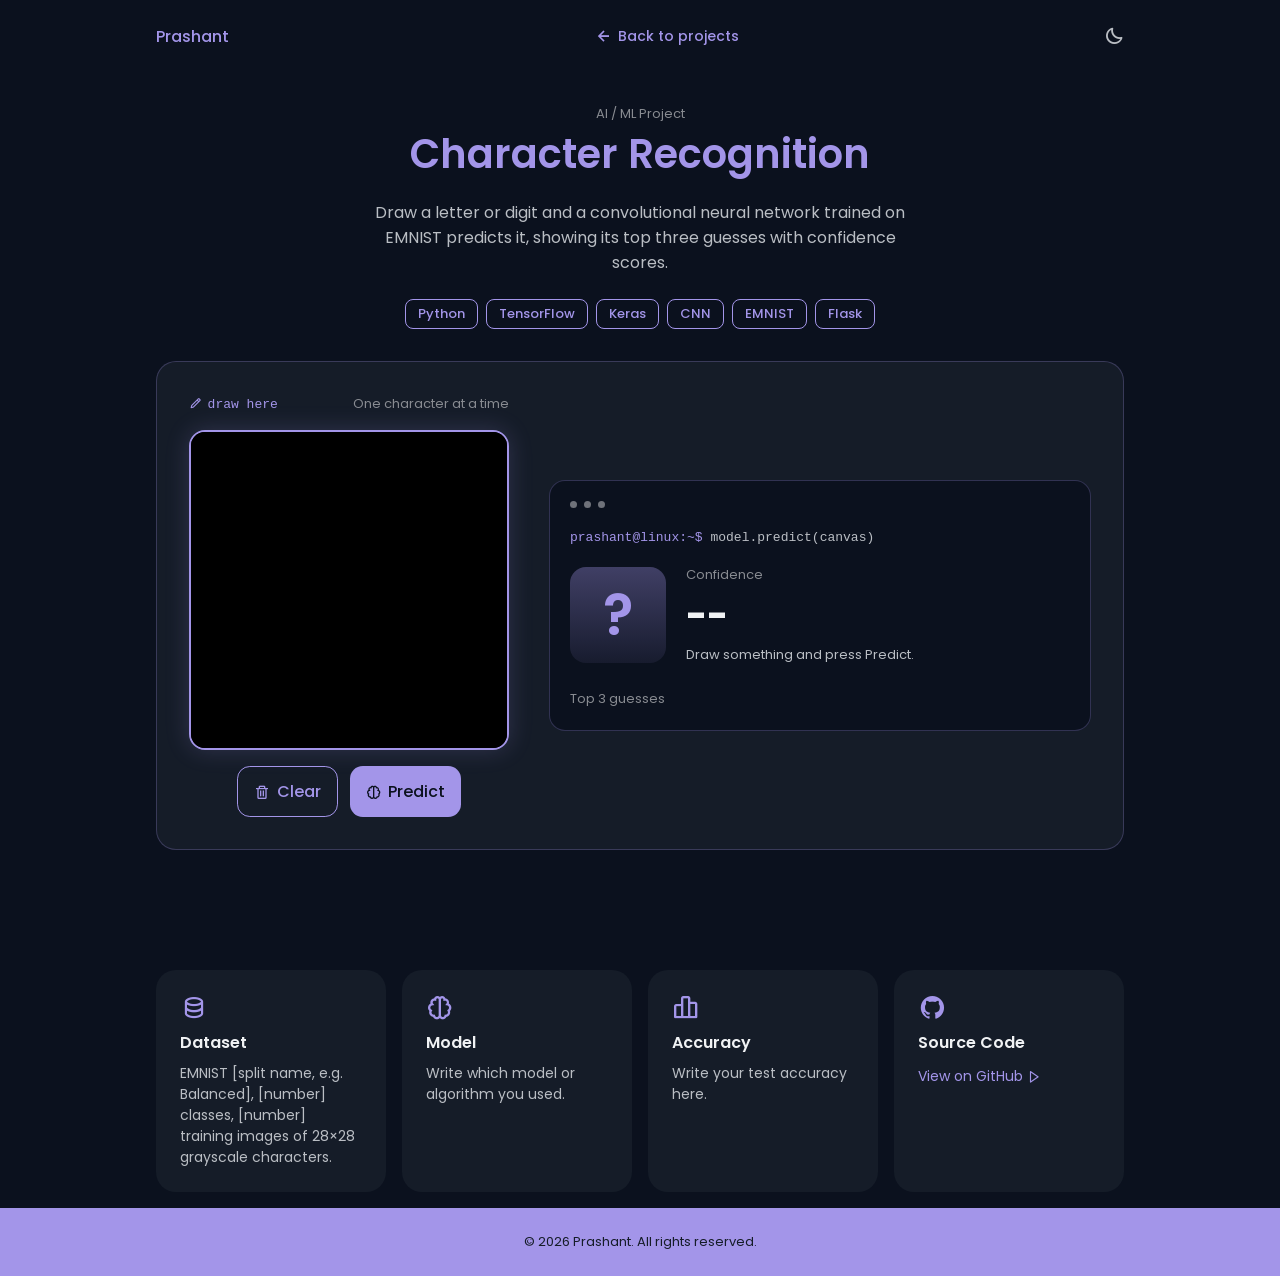
==== projects/character-recognition.html @ b2c19127 "completed HCR model" ====
<!DOCTYPE html>
<html lang="en">

<head>
    <meta charset="UTF-8">
    <meta name="viewport" content="width=device-width, initial-scale=1.0">

    <link rel="icon" type="image/png" sizes="32x32" href="../assets/favicons/favicon-32x32.png">
    <meta name="theme-color" content="#a789d4">

    <link href='https://unpkg.com/boxicons@2.1.2/css/boxicons.min.css' rel='stylesheet'>
    <link rel="stylesheet" href="../assets/css/styles.css">

    <title>Character Recognition | Prashant's Portfolio</title>
</head>

<body>
    <!--=============== HEADER ===============-->
    <header class="header" id="header">
        <nav class="nav container">
            <a href="../index.html" class="nav__logo">Prashant</a>

            <a href="../index.html#work" class="project__back">
                <i class='bx bx-left-arrow-alt'></i> Back to projects
            </a>

            <i class='bx bx-moon change__theme' id="theme-button"></i>
        </nav>
    </header>

    <main class="main">
        <!--=============== INTRO ===============-->
        <section class="project section">
            <div class="project__container container">
                <span class="section__subtitle">AI / ML Project</span>
                <h1 class="project__title">Character Recognition</h1>

                <p class="project__intro">
                    Draw a letter or digit and a convolutional neural network trained on EMNIST
                    predicts it, showing its top three guesses with confidence scores.
                </p>

                <ul class="project__tags">
                    <li>Python</li>
                    <li>TensorFlow</li>
                    <li>Keras</li>
                    <li>CNN</li>
                    <li>EMNIST</li>
                    <li>Flask</li>
                </ul>
            </div>
        </section>

        <!--=============== DEMO ===============-->
        <section class="project-demo">
            <div class="container">
                <div class="project__demo" id="demo">

                    <div class="hcr-demo">

    <!-- LEFT: drawing board -->
    <div class="hcr-board">
        <div class="hcr-board__top">
            <span class="hcr-label"><i class='bx bx-pencil'></i> draw here</span>
            <span class="hcr-hint">One character at a time</span>
        </div>

        <canvas id="hcr-canvas" width="320" height="320"></canvas>

        <div class="hcr-buttons">
            <button id="hcr-clear" type="button" class="button button--ghost">
                <i class='bx bx-trash'></i> Clear
            </button>
            <button id="hcr-predict" type="button" class="button">
                <i class='bx bx-brain'></i> Predict
            </button>
        </div>
    </div>

    <!-- RIGHT: model output -->
    <div class="hcr-output">
        <div class="terminal__dots">
            <span></span><span></span><span></span>
        </div>

        <p class="hcr-cmd"><span>prashant@linux:~$</span> model.predict(canvas)</p>

        <div class="hcr-output__result">
            <div class="hcr-output__char" id="hcr-char">?</div>

            <div class="hcr-output__meta">
                <span class="hcr-output__label">Confidence</span>
                <strong class="hcr-output__conf" id="hcr-conf">--</strong>
                <p class="hcr-output__status" id="hcr-status">Draw something and press Predict.</p>
            </div>
        </div>

        <div class="hcr-output__top">
            <span class="hcr-output__label">Top 3 guesses</span>
            <div id="hcr-bars"></div>
        </div>
    </div>

</div>

                </div>
            </div>
        </section>

        <!--=============== INFO CARDS ===============-->
        <section class="project-info section">
            <div class="project__info container">

                <div class="project__card">
                    <i class='bx bx-data project__card-icon'></i>
                    <h3 class="project__card-title">Dataset</h3>
                    <p class="project__card-text">EMNIST [split name, e.g. Balanced], [number] classes, [number] training images of 28×28 grayscale characters.</p>
                </div>

                <div class="project__card">
                    <i class='bx bx-brain project__card-icon'></i>
                    <h3 class="project__card-title">Model</h3>
                    <p class="project__card-text">Write which model or algorithm you used.</p>
                </div>

                <div class="project__card">
                    <i class='bx bx-bar-chart-alt-2 project__card-icon'></i>
                    <h3 class="project__card-title">Accuracy</h3>
                    <p class="project__card-text">Write your test accuracy here.</p>
                </div>

                <div class="project__card">
                    <i class='bx bxl-github project__card-icon'></i>
                    <h3 class="project__card-title">Source Code</h3>
                    <a href="https://github.com/pratikprashant" target="_blank" class="project__card-link">
                        View on GitHub <i class='bx bx-right-arrow'></i>
                    </a>
                </div>

            </div>
        </section>
    </main>

    <footer class="project__footer">
        <span class="footer__copy">&#169; 2026 Prashant. All rights reserved.</span>
    </footer>

    <script src="../assets/js/project.js"></script>
</body>

</html>
---- assets/css/styles.css ----
/*=============== GOOGLE FONTS ===============*/
@import url("https://fonts.googleapis.com/css2?family=Poppins:wght@400;500;600&display=swap");

/*=============== VARIABLES CSS ===============*/
:root {
  --header-height: 3.5rem;

  /*========== Colors ==========*/
  /*Color mode HSL(hue, saturation, lightness)*/
  /*   
        Purple: hsl(250, 66%, 75%)
        Blue: hsl(207, 90%, 72%)
        Pink: hsl(356, 66%, 75%)
        Teal: hsl(174, 63%, 62%)
  */
  --first-hue: 250;
  --sat: 66%;
  --lig: 75%;
  --second-hue: 219;
  --first-color: hsl(var(--first-hue), var(--sat), var(--lig));
  --first-color-alt: hsl(var(--first-hue), var(--sat), 71%);
  /* -4% */
  --title-color: hsl(var(--second-hue), 15%, 95%);
  --text-color: hsl(var(--second-hue), 8%, 75%);
  --text-color-light: hsl(var(--second-hue), 4%, 55%);
  --body-color: hsl(var(--second-hue), 48%, 8%);
  --container-color: hsl(var(--second-hue), 32%, 12%);

  /*========== Font and typography ==========*/
  /*.5rem = 8px | 1rem = 16px ...*/
  --body-font: "Poppins", sans-serif;
  --biggest-font-size: 1.75rem;
  --h1-font-size: 1.5rem;
  --h2-font-size: 1.25rem;
  --h3-font-size: 1rem;
  --normal-font-size: 0.938rem;
  --small-font-size: 0.813rem;
  --smaller-font-size: 0.75rem;
  --tiny-font-size: 0.625rem;

  /*========== Font weight ==========*/
  --font-medium: 500;
  --font-semibold: 600;

  /*========== z index ==========*/
  --z-tooltip: 10;
  --z-fixed: 100;
  --z-modal: 1000;
}

/* Responsive typography */
@media screen and (min-width: 968px) {
  :root {
    --biggest-font-size: 2.5rem;
    --h1-font-size: 2.25rem;
    --h2-font-size: 1.5rem;
    --h3-font-size: 1.25rem;
    --normal-font-size: 1rem;
    --small-font-size: 0.875rem;
    --smaller-font-size: 0.813rem;
  }
}

/*=============== BASE ===============*/
* {
  box-sizing: border-box;
  padding: 0;
  margin: 0;
}

html {
  scroll-behavior: smooth;
}

body,
button,
input,
textarea {
  font-family: var(--body-font);
  font-size: var(--normal-font-size);
}

body {
  background-color: var(--body-color);
  color: var(--text-color);
  transition: 0.4s;
  /* for light mode animation */
}

h1,
h2,
h3 {
  color: var(--title-color);
  font-weight: var(--font-semibold);
}

ul {
  list-style: none;
}

a {
  text-decoration: none;
}

button {
  cursor: pointer;
  border: none;
  outline: none;
}

img {
  max-width: 100%;
  height: auto;
}

/*=============== THEME ===============*/
.change__theme {
  font-size: 1.25rem;
  cursor: pointer;
  transition: 0.3s;
}

.change__theme:hover {
  color: var(--first-color);
}

/*========== Variables light theme ==========*/
body.light-theme {
  --title-color: hsl(var(--second-hue), 15%, 15%);
  --text-color: hsl(var(--second-hue), 8%, 35%);
  --body-color: hsl(var(--second-hue), 100%, 99%);
  --container-color: #e9e9e9;
}

/*========== 
    Color changes in some parts of 
    the website, in light theme
==========*/
.light-theme .scroll-header {
  box-shadow: 0 2px 4px hsla(0, 0%, 1%, 0.1);
}

.light-theme .nav__menu {
  background-color: hsla(var(--second-hue), 32%, 90%, 0.8);
}

.light-theme .section__subtitle {
  color: var(--text-color);
}

.light-theme .home__social-link {
  box-shadow: 0 2px 16px hsla(var(--second-hue), 48%, 8%, 0.1);
}

.light-theme .home__social-link::after,
.light-theme .footer__social-link {
  background-color: var(--title-color);
}

.light-theme .home__social-link,
.light-theme .home__scroll,
.light-theme .button,
.light-theme .button:hover,
.light-theme .active-work,
.light-theme .footer__title,
.light-theme .footer__link,
.light-theme .footer__copy {
  color: var(--title-color);
}

.light-theme .about__box {
  box-shadow: 0 2px 16px hsla(var(--second-hue), 48%, 8%, 0.1);
}

.light-theme .button,
.light-theme .skills__content,
.light-theme .services__card,
.light-theme .work__card,
.light-theme .testimonial__card,
.light-theme .contact__card,
.light-theme .contact__form-div {
  box-shadow: 0 2px 16px hsla(var(--second-hue), 48%, 8%, 0.1);
}

.light-theme::-webkit-scrollbar {
  background-color: hsl(var(--second-hue), 8%, 80%);
}

/*=============== REUSABLE CSS CLASSES ===============*/
.container {
  max-width: 968px;
  margin-left: 1rem;
  margin-right: 1rem;
}

.grid {
  display: grid;
  gap: 1.25rem;
}

.main {
  overflow: hidden;
}

.section {
  padding: 4.5rem 0 1rem;
}

.section__title,
.section__subtitle {
  text-align: center;
}

.section__title {
  font-size: var(--h2-font-size);
  color: var(--first-color);
  margin-bottom: 2rem;
}

.section__subtitle {
  display: block;
  font-size: var(--smaller-font-size);
  color: var(--text-color-light);
}

/*=============== HEADER & NAV===============*/
.header {
  position: fixed;
  top: 0;
  left: 0;
  width: 100%;
  /* height: var(--header-height); */
  background-color: var(--body-color);
  z-index: var(--z-fixed);
  transition: 0.4s;
}

.nav {
  height: var(--header-height);
  display: flex;
  justify-content: space-between;
  align-items: center;
}

.nav__logo {
  color: var(--first-color);
  font-weight: var(--font-medium);
  transition: 0.4s;
}

.nav__logo:hover {
  color: var(--first-color-alt);
}

.nav__menu {
  position: fixed;
  bottom: 1rem;
  background-color: hsla(var(--second-hue), 32%, 16%, 0.8);
  width: 90%;
  border-radius: 4rem;
  padding: 1rem 2.25rem;
  backdrop-filter: blur(10px);
  transition: 0.4s;
}

.nav__list {
  display: flex;
  justify-content: space-between;
  align-items: center;
}

.nav__link {
  color: var(--text-color);
  font-size: 1.25rem;
  padding: 0.4rem;
  font-weight: var(--font-medium);
  text-decoration: none;
  transition: 0.4s;
  display: flex;
  border-radius: 5rem;
}

/*=============== TERMINAL ===============*/

.home__handle {
  position: relative;
  overflow: visible;
}

.home__terminal {
  position: absolute;
  left: -25px;
  bottom: -45px;

  width: 265px;
  padding: 0.75rem 0.9rem;

  background: rgba(15, 23, 42, 0.95);
  border: 1px solid rgba(255, 255, 255, 0.08);
  border-radius: 0.75rem;

  box-shadow: 0 10px 30px rgba(0, 0, 0, 0.35);

  backdrop-filter: blur(12px);

  font-family: "Courier New", monospace;
  font-size: 0.72rem;

  z-index: 10;
}

/* Terminal dots */

.terminal__dots {
  display: flex;
  gap: 7px;
  margin-bottom: 0.65rem;
}

.terminal__dots span {
  width: 7px;
  height: 7px;
  border-radius: 50%;
  background: var(--text-color-light);
  opacity: 0.8;
}

/* Terminal text */

.terminal__line {
  color: var(--text-color);
  line-height: 1.7;
  white-space: nowrap;
}

.terminal__symbol {
  color: var(--text-color-light);
}

.terminal__command span {
  color: var(--first-color);
}

.terminal__command {
  color: var(--title-color);
}

/* Active link */
.active-link {
  background: linear-gradient(180deg,
      hsla(var(--first-hue), var(--sat), var(--lig), 0.5),
      hsla(var(--first-hue), var(--sat), var(--lig), 0.2));
  box-shadow: 0 0 16px hsla(var(--first-hue), var(--sat), var(--lig), 0.4);
  border-radius: 5rem;

  color: var(--title-color);
}

/* Change background header */
.scroll-header {
  box-shadow: 0 4px 4px hsla(0, 0%, 4%, 0.3);
}

/*=============== HOME ===============*/
.home__container {
  position: relative;
  row-gap: 4.5rem;
  padding-top: 2rem;
}

.home__data {
  text-align: center;
}

.home__greeting,
.home__education {
  font-size: var(--small-font-size);
  font-weight: var(--font-medium);
}

.home__greeting {
  display: block;
  color: var(--title-color);
  margin-bottom: 0.25rem;
}

.home__education {
  color: var(--text-color);
  margin-bottom: 2.5rem;
}

.home__name {
  font-size: var(--biggest-font-size);
  color: var(--first-color);
}

.home__img {
  width: 160px;
}

.home__handle {
  justify-self: center;
  width: 190px;
  height: 293px;
  background: linear-gradient(180deg,
      hsla(var(--first-hue), var(--sat), var(--lig), 0.5),
      hsla(var(--first-hue), var(--sat), var(--lig), 0.1));
  border-radius: 10rem 10rem 1rem 1rem;
  display: flex;
  align-items: flex-end;
  justify-content: center;
  overflow: visible;
}

.home__button {
  display: flex;
  justify-content: center;
  align-items: center;
  gap: 1rem;
}

.home__social,
.home__scroll {
  position: absolute;
}

.home__social {
  bottom: 4rem;
  left: 0;
  display: grid;
  row-gap: 0.5rem;
}

.home__social-link {
  width: max-content;
  background-color: var(--container-color);
  color: var(--first-color);
  padding: 0.25rem;
  border-radius: 0.5rem;
  display: flex;
  font-size: 1rem;
  transition: 0.4s;
}

.home__social-link:hover {
  background-color: var(--first-color);
  color: #ffffff;
}

.home__social::after {
  content: "";
  width: 32px;
  height: 1px;
  background-color: var(--first-color);
  transform: rotate(90deg) translate(16px, 4px);
}

.home__scroll {
  color: var(--first-color);
  right: -1.5rem;
  bottom: 4rem;
  display: grid;
  row-gap: 2.25rem;
  justify-items: center;
}

.home__scroll-icon {
  font-size: 1.25rem;
}

.home__scroll-name {
  font-size: var(--smaller-font-size);
  transform: rotate(-90deg);
}

/*=============== BUTTONS ===============*/
.button {
  display: inline-block;
  background-color: var(--first-color);
  color: var(--body-color);
  padding: 0.75rem 1rem;
  border-radius: 0.8rem;
  font-weight: var(--font-medium);
  transition: 0.4s;
}

.button:hover {
  background-color: var(--first-color-alt);
  color: var(--body-color);
}

.button--ghost {
  background-color: transparent;
  color: var(--first-color);
  border: 1px solid var(--first-color);
}

/*=============== ABOUT ===============*/
.about__container {
  row-gap: 2.5rem;
}

.about__img {
  width: 220px;
  border-radius: 1.5rem;
  justify-self: center;
}

.about__data {
  text-align: center;
}

.about__info {
  display: grid;
  grid-template-columns: repeat(3, 1fr);
  gap: 0.5rem;
  margin-bottom: 2rem;
}

.about__box {
  background-color: var(--container-color);
  border-radius: 0.75rem;
  padding: 0.75rem 0.5rem;
}

.about__icon {
  font-size: 1.5rem;
  color: var(--first-color);
  margin-bottom: 0.5rem;
}

.about__title {
  font-size: var(--small-font-size);
}

.about__subtitle {
  font-size: var(--tiny-font-size);
}

.about__description {
  margin-bottom: 2rem;
}

/*=============== SKILLS ===============*/
.skills__container {
  row-gap: 2rem;
  padding-top: 1rem;
}

.skills__content {
  background-color: var(--container-color);
  padding: 1.5rem;
  border-radius: 1.25rem;
}

.skills__title {
  font-size: var(--normal-font-size);
  font-weight: var(--font-medium);
  color: var(--first-color);
  text-align: center;
  margin-bottom: 1.5rem;
}

.skills__box {
  display: flex;
  justify-content: center;
  column-gap: 2.5rem;
}

.skills__group {
  display: grid;
  align-content: flex-start;
  row-gap: 1rem;
}

.skills__data {
  display: flex;
  column-gap: 0.5rem;
}

.skills .bxs-badge-check {
  font-size: 1rem;
  color: var(--first-color);
}

.skills__name {
  font-size: var(--normal-font-size);
  font-weight: var(--font-medium);
  line-height: 18px;
}

.skills__level {
  font-size: var(--small-font-size);
}

/*=============== SERVICES ===============*/
.services__container {
  grid-template-columns: repeat(2, 1fr);
  gap: 1.5rem;
  padding-top: 1rem;
}

.services__card {
  background-color: var(--container-color);
  padding: 3rem 1.5rem 1.5em;
  border-radius: 1.25rem;
}

.services__title {
  font-size: var(--h3-font-size);
  margin-bottom: 2.5rem;
}

.services__button {
  color: var(--first-color);
  font-size: var(--small-font-size);
  display: flex;
  align-items: center;
  column-gap: 0.25rem;
  cursor: pointer;
}

.services__button:hover .services__icon {
  transform: translateX(0.25rem);
}

.services__icon {
  font-size: 1rem;
  transition: 0.4s;
}

/* Services modal */
.services__modal {
  position: fixed;
  inset: 0;
  background-color: hsl(var(--second-hue), 28%, 16%, 0.7);
  padding: 2rem 1rem;
  display: grid;
  place-items: center;
  transition: 0.4s;
  z-index: var(--z-modal);
  visibility: hidden;
  opacity: 0;
}

.services__modal-content {
  background-color: var(--body-color);
  padding: 4.5rem 1.5rem 2.5rem;
  border-radius: 1.5rem;
  position: relative;
}

.services__modal-title,
.services__modal-description {
  text-align: center;
}

.services__modal-title {
  font-size: var(--h3-font-size);
  color: var(--first-color);
  margin-bottom: 1rem;
}

.services__modal-description {
  font-size: var(--small-font-size);
  margin-bottom: 2rem;
}

.services__modal-list {
  display: grid;
  row-gap: 0.75rem;
}

.services__modal-item {
  display: flex;
  align-items: flex-start;
  column-gap: 0.5rem;
}

.services__modal-icon {
  font-size: 1.5rem;
  color: var(--first-color);
}

.services__modal-info {
  font-size: var(--small-font-size);
}

.services__modal-close {
  position: absolute;
  top: 1.5rem;
  right: 1.5rem;
  font-size: 1.5rem;
  color: var(--first-color);
  cursor: pointer;
}

/*Active modal*/

.active-modal {
  visibility: visible;
  opacity: 1;
}

/*=============== WORK ===============*/

.work__container {
  padding-top: 1rem;
}

.work__filters {
  display: flex;
  justify-content: center;
  align-items: center;
  column-gap: 0.75rem;
  margin-bottom: 2rem;
}

.work__item {
  cursor: pointer;
  color: var(--title-color);
  padding: 0.25rem 0.75rem;
  font-weight: var(--font-medium);
  border-radius: 0.5rem;
}

.work__card {
  background-color: var(--container-color);
  padding: 1rem;
  border-radius: 1rem;
}

.work__img {
  border-radius: 1rem;
  margin-bottom: 0.75rem;
}

.work__title {
  font-size: var(--normal-font-size);
  font-weight: var(--font-medium);
  margin-bottom: 0.25rem;
}

.work__button {
  width: max-content;
  color: var(--first-color);
  font-size: var(--small-font-size);
  display: flex;
  align-items: center;
  column-gap: 0.25rem;
  cursor: pointer;
}

.work__button:hover .work__icon {
  transform: translateX(0.25rem);
}

.work__icon {
  font-size: 1rem;
  transition: 0.4s;
}

/* Active item work*/
.active-work {
  background-color: var(--first-color);
  color: var(--body-color);
}

/*=============== TESTIMONIAL ===============*/
.testimonial__card {
  background-color: var(--container-color);
  padding: 1.25rem 1.5rem;
  border-radius: 1.5rem;
  margin-bottom: 3rem;
}

.testimonial__img {
  width: 60px;
  border-radius: 3rem;
  margin-bottom: 1rem;
}

.testimonial__name {
  font-size: var(--normal-font-size);
  font-weight: var(--font-medium);
  margin-bottom: 0.25rem;
}

.testimonial__description {
  font-size: var(--small-font-size);
  margin-bottom: 0.15rem;
}

/* Swiper class */
.swiper-pagination-bullet {
  background-color: var(--text-color-light);
}

.swiper-pagination-bullet-active {
  background-color: var(--first-color);
}

/*=============== CONTACT ===============*/
.contact__container {
  row-gap: 3rem;
  padding-bottom: 3rem;
}

.contact__title {
  text-align: center;
  font-size: var(--h3-font-size);
  margin-bottom: 1.5rem;
}

.contact__info {
  display: grid;
  gap: 1rem;
}

.contact__card {
  background-color: var(--container-color);
  padding: 2rem 1rem;
  border-radius: 0.75rem;
  text-align: center;
}

.contact__card-icon {
  font-size: 2rem;
  color: var(--title-color);
  margin-bottom: 0.25rem;
}

.contact__card-title,
.contact__card-data {
  font-size: var(--small-font-size);
}

.contact__card-title {
  font-weight: var(--font-medium);
}

.contact__card-data {
  display: block;
  margin-bottom: 0.75rem;
}

.contact__button {
  color: var(--first-color);
  font-size: var(--small-font-size);
  display: flex;
  align-items: center;
  justify-content: center;
  column-gap: 0.25rem;
  cursor: pointer;
}

.contact__button:hover .contact__button-icon {
  transform: translateX(0.25rem);
}

.contact__button-icon {
  font-size: 1rem;
  transition: 0.4s;
}

.contact__form-div {
  position: relative;
  margin-bottom: 2rem;
  height: 4rem;
}

.contact__form-input {
  position: absolute;
  top: 0;
  left: 0;
  width: 100%;
  height: 100%;
  border: 2px solid var(--text-color-light);
  background: none;
  border-radius: 0.75rem;
  padding: 1.5rem;
  font-size: var(--normal-font-size);
  color: var(--text-color);
  outline: none;
  z-index: 1;
}

.contact__form-tag {
  position: absolute;
  top: -0.75rem;
  left: 1.25rem;
  font-size: var(--smaller-font-size);
  padding: 0.25rem;
  background-color: var(--body-color);
  z-index: 10;
}

.contact__form-area {
  height: 17rem;
}

.contact__form-area textarea {
  resize: none;
}

/*=============== FOOTER ===============*/
.footer {
  background-color: var(--first-color);
}

.footer__container {
  padding: 2rem 0 6rem;
}

.footer__title,
.footer__link {
  color: var(--body-color);
}

.footer__title {
  text-align: center;
  margin-bottom: 2rem;
}

.footer__list {
  display: flex;
  justify-content: center;
  align-items: center;
  column-gap: 1.5rem;
  margin-bottom: 2rem;
}

.footer__social {
  display: flex;
  justify-content: center;
  align-items: center;
  column-gap: 1.25rem;
}

.footer__social-link {
  background-color: var(--body-color);
  color: var(--first-color);
  padding: 0.35rem;
  border-radius: 0.25rem;
  font-size: 1rem;
  display: inline-flex;
}

.footer__copy {
  display: block;
  margin-top: 4.5rem;
  color: var(--container-color);
  text-align: center;
  font-size: var(--smaller-font-size);
  margin-bottom: 2rem;
}

/*=============== SCROLL BAR ===============*/
::-webkit-scrollbar {
  width: 0.5rem;
  border-radius: 0.5rem;
  background-color: var(--container-color);
}

::-webkit-scrollbar-track {
  border-radius: 1.5rem;
}

::-webkit-scrollbar-thumb {
  background-color: var(--first-color);
  border-radius: 0.5rem;
}

::-webkit-scrollbar-thumb:hover {
  background-color: var(--first-color-alt);
}

/*=============== BREAKPOINTS ===============*/
/* For small devices */
@media screen and (max-width: 320px) {
  .nav__menu {
    padding: 1rem 1.5rem;
  }

  .home__button {
    flex-direction: column;
  }

  .home__handle {
    width: 150px;
    height: 253px;
  }

  .home__img {
    width: 130px;
  }

  .about__info {
    grid-template-columns: repeat(2, 1fr);
  }

  .skills__box {
    column-gap: 1rem;
  }

  .skills__name {
    font-size: var(--small-font-size);
  }

  .skills__level {
    font-size: var(--smaller-font-size);
  }

  .services__container {
    grid-template-columns: 145px;
    justify-content: center;
  }

  .work__item {
    font-size: var(--small-font-size);
  }

  .work__filters {
    column-gap: 0.25rem;
  }
}

@media screen and (min-width: 435px) {
  .work__container {
    justify-content: center;
    grid-template-columns: repeat(2, max-content);
  }

  .work__img {
    width: 165px;
  }
}

/* For medium devices */
@media screen and (min-width: 630px) {
  .nav__menu {
    width: 328px;
    left: 0;
    right: 0;
    margin: 0 auto;
  }

  .about__info {
    grid-template-columns: repeat(3, 180px);
    justify-content: center;
  }

  .about__description {
    padding: 1rem 5rem;
    width: 600px;
    margin: 0 auto 2rem auto;
  }

  .about__box {
    padding: 1.75rem 0.95rem;
  }

  .skills__container {
    justify-content: center;
  }

  .skills__content {
    padding: 4rem 8.8rem;
  }

  .skills__title {
    font-size: var(--h3-font-size);
    margin-bottom: 1.5rem;
  }

  .skills__box {
    column-gap: 5.5rem;
  }

  .services__container {
    grid-template-columns: repeat(3, 177px);
    justify-content: center;
  }

  .services__modal-content {
    width: 500px;
    padding: 4.5rem 2.5rem 2.5rem;
  }

  .services__modal-description {
    padding: 0 3.5rem;
  }

  .work__container {
    justify-content: center;
    grid-template-columns: repeat(2, max-content);
  }

  .work__img {
    width: 250px;
  }

  .testimonial__container {
    width: 600px;
    margin: auto;
  }

  .contact__container {
    display: grid;
    grid-template-columns: 220px 340px;
    column-gap: 2rem;
    justify-content: center;
  }

  .contact__info {
    grid-template-columns: 200px;
    gap: 1rem;
  }

  .contact__form {
    width: 340px;
  }

  /* .contact__info {
    grid-template-columns: 350px;
    justify-content: center;
  }

  .contact__form {
    width: 360px;
    margin: 0 auto;
  } */
}

/* @media screen and (min-width: 767px) {
  /* .work__container {
    grid-template-columns: repeat(2, max-content);
  } */

/* .contact__info {
    grid-template-columns: 300px;
  }

  .contact__container {
    grid-template-columns: repeat(2, 325px);
    justify-content: center;
  }
} */

/* For large devices */
@media screen and (min-width: 992px) {
  .container {
    margin-left: auto;
    margin-right: auto;
  }

  .section {
    padding: 6.5rem 0 1rem;
  }

  .section__title {
    margin-bottom: 3.5rem;
  }

  .nav {
    height: calc(var(--header-height) + 1rem);
  }

  .home__handle {
    width: 290px;
    height: 400px;
  }

  .home__img {
    width: 280px;
  }

  .home__social-link {
    padding: 0.4rem;
    font-size: 1.25rem;
  }

  .home__social::after {
    transform: rotate(90deg) translate(16px, -1px);
  }

  .home__scroll-icon {
    font-size: 2rem;
  }

  .about__container {
    grid-template-columns: repeat(2, 1fr);
    align-items: center;
    column-gap: 4rem;
  }

  .about__img {
    width: 350px;
  }

  .about__data {
    text-align: initial;
  }

  .about__info {
    justify-content: initial;
    gap: 2rem;
  }

  .about__box {
    text-align: center;
    padding: 1rem 1.25rem;
  }

  .about__description {
    padding: 0 4rem 0 0;
    margin-bottom: 2.5rem;
  }

  .skills__container {
    grid-template-columns: repeat(2, 460px);
    column-gap: 3rem;
  }

  .skills__title {
    margin-bottom: 3.5rem;
  }

  .services__container {
    grid-template-columns: repeat(3, 300px);
    column-gap: 2rem;
  }

  .services__card {
    padding: 5rem 2rem 1.5rem;
  }

  .work__container {
    grid-template-columns: repeat(3, max-content);
    gap: 3rem;
  }

  .work__card {
    padding: 1.25rem;
  }

  .work__img {
    margin-bottom: 2rem;
  }

  .work__title {
    margin-bottom: 0.5rem;
  }

  .testimonial__container {
    width: 970px;
  }

  .testimonial__card {
    padding: 1.5rem 2rem;
  }

  .contact__info {
    grid-template-columns: 430px;
    gap: 1rem;
  }

  .contact__form {
    width: 430px;
  }

  .contact__form-area {
    height: 18rem;
  }

  .contact__container {
    grid-template-columns: repeat(2, 430px);
    column-gap: 6rem;
  }

  .footer__social-link {
    font-size: 1.25rem;
    padding: 0.4rem;
    border-radius: 0.5rem;
  }
}

/*=============== AI CHATBOT ===============*/
.chatbot {
  position: fixed;
  right: 1.5rem;
  bottom: 1.5rem;
  z-index: 999;
}

/*========== FLOATING BUTTON ==========*/
.chatbot__toggle {
  position: relative;
  width: 56px;
  height: 56px;
  border-radius: 50%;
  background-color: var(--first-color);
  color: var(--body-color);
  font-size: 1.5rem;
  display: flex;
  align-items: center;
  justify-content: center;
  box-shadow: 0 8px 24px hsla(var(--first-hue), var(--sat), var(--lig), 0.35);
  transition: 0.4s;
}

.chatbot__toggle::after {
  content: "";
  position: absolute;
  inset: 0;
  border-radius: 50%;
  border: 2px solid var(--first-color);
  animation: chatbot-pulse 2.4s ease-out infinite;
  pointer-events: none;
}

.chatbot.is-open .chatbot__toggle::after {
  animation: none;
  opacity: 0;
}

.chatbot__toggle:hover {
  background-color: var(--first-color-alt);
  transform: translateY(-3px);
}

.chatbot__toggle-close {
  display: none;
}

.chatbot.is-open .chatbot__toggle-open {
  display: none;
}

.chatbot.is-open .chatbot__toggle-close {
  display: block;
}

@keyframes chatbot-pulse {
  0% { transform: scale(1); opacity: 0.6; }
  100% { transform: scale(1.6); opacity: 0; }
}

/*========== CHAT WINDOW ==========*/
.chatbot__window {
  position: absolute;
  right: 0;
  bottom: 70px;
  width: 360px;
  height: 520px;
  max-height: calc(100vh - 8rem);
  display: flex;
  flex-direction: column;
  background-color: var(--body-color);
  border: 1px solid hsla(var(--first-hue), var(--sat), var(--lig), 0.25);
  border-radius: 1.25rem;
  overflow: hidden;
  box-shadow: 0 20px 50px rgba(0, 0, 0, 0.4);

  opacity: 0;
  visibility: hidden;
  transform: translateY(16px) scale(0.95);
  transform-origin: bottom right;
  transition: opacity 0.3s ease, transform 0.3s ease, visibility 0.3s;
}

.chatbot.is-open .chatbot__window {
  opacity: 1;
  visibility: visible;
  transform: translateY(0) scale(1);
}

.light-theme .chatbot__window {
  box-shadow: 0 8px 32px hsla(var(--second-hue), 48%, 8%, 0.18);
}

/*========== HEADER ==========*/
.chatbot__header {
  display: flex;
  align-items: center;
  gap: 0.75rem;
  padding: 0.9rem 1rem;
  background: linear-gradient(180deg,
      hsla(var(--first-hue), var(--sat), var(--lig), 0.5),
      hsla(var(--first-hue), var(--sat), var(--lig), 0.1));
  border-bottom: 1px solid hsla(var(--first-hue), var(--sat), var(--lig), 0.2);
}

.chatbot__avatar {
  width: 40px;
  height: 40px;
  flex-shrink: 0;
  border-radius: 50%;
  display: flex;
  align-items: center;
  justify-content: center;
  font-size: 1.25rem;
  background-color: var(--first-color);
  color: var(--body-color);
}

.chatbot__title h3 {
  font-size: var(--normal-font-size);
  line-height: 1.2;
}

.chatbot__status {
  display: flex;
  align-items: center;
  gap: 0.35rem;
  margin-top: 2px;
  font-family: "Courier New", monospace;
  font-size: var(--tiny-font-size);
  color: var(--text-color);
}

.chatbot__status-dot {
  width: 7px;
  height: 7px;
  border-radius: 50%;
  background-color: #4ade80;
  box-shadow: 0 0 8px rgba(74, 222, 128, 0.8);
}

.chatbot__minimize {
  margin-left: auto;
  width: 32px;
  height: 32px;
  border-radius: 50%;
  background-color: hsla(var(--first-hue), var(--sat), var(--lig), 0.2);
  color: var(--title-color);
  font-size: 1.25rem;
  display: flex;
  align-items: center;
  justify-content: center;
  transition: 0.3s;
}

.chatbot__minimize:hover {
  background-color: var(--first-color);
  color: var(--body-color);
}

/*========== MESSAGES ==========*/
.chatbot__messages {
  flex: 1;
  overflow-y: auto;
  padding: 1rem;
  display: flex;
  flex-direction: column;
  gap: 0.75rem;
  scroll-behavior: smooth;
}

.chatbot__messages::-webkit-scrollbar {
  width: 0.3rem;
}

.bot-message,
.user-message {
  max-width: 85%;
  padding: 0.65rem 0.9rem;
  font-size: var(--small-font-size);
  line-height: 1.55;
  white-space: pre-wrap;
  word-break: break-word;
  animation: chatbot-msg 0.3s ease;
}

.bot-message {
  align-self: flex-start;
  background-color: var(--container-color);
  color: var(--text-color);
  border: 1px solid hsla(var(--first-hue), var(--sat), var(--lig), 0.15);
  border-radius: 1rem 1rem 1rem 0.25rem;
}

.user-message {
  align-self: flex-end;
  background-color: var(--first-color);
  color: var(--body-color);
  font-weight: var(--font-medium);
  border-radius: 1rem 1rem 0.25rem 1rem;
}

@keyframes chatbot-msg {
  from { opacity: 0; transform: translateY(8px); }
  to { opacity: 1; transform: translateY(0); }
}

/* Typing indicator */
.bot-message--typing {
  display: flex;
  gap: 4px;
  align-items: center;
  padding: 0.85rem 1rem;
}

.bot-message--typing span {
  width: 6px;
  height: 6px;
  border-radius: 50%;
  background-color: var(--first-color);
  animation: chatbot-typing 1.2s infinite ease-in-out;
}

.bot-message--typing span:nth-child(2) { animation-delay: 0.15s; }
.bot-message--typing span:nth-child(3) { animation-delay: 0.3s; }

@keyframes chatbot-typing {
  0%, 60%, 100% { transform: translateY(0); opacity: 0.4; }
  30% { transform: translateY(-5px); opacity: 1; }
}

/*========== SUGGESTIONS ==========*/
.chatbot__suggestions {
  display: flex;
  flex-wrap: wrap;
  gap: 0.5rem;
  padding: 0 1rem 0.75rem;
}

.chatbot__suggestions.is-hidden {
  display: none;
}

.chatbot__suggestions button {
  background: transparent;
  color: var(--first-color);
  border: 1px solid var(--first-color);
  border-radius: 0.5rem;
  padding: 0.3rem 0.75rem;
  font-size: var(--smaller-font-size);
  font-weight: var(--font-medium);
  transition: 0.3s;
}

.chatbot__suggestions button:hover {
  background-color: var(--first-color);
  color: var(--body-color);
}

/*========== INPUT ==========*/
.chatbot__input {
  display: flex;
  gap: 0.5rem;
  padding: 0.75rem;
  border-top: 1px solid hsla(var(--first-hue), var(--sat), var(--lig), 0.15);
  background-color: var(--body-color);
}

.chatbot__input input {
  flex: 1;
  min-width: 0;
  padding: 0.7rem 0.9rem;
  background-color: var(--container-color);
  color: var(--text-color);
  border: 1px solid transparent;
  border-radius: 0.75rem;
  outline: none;
  font-size: var(--small-font-size);
  transition: 0.3s;
}

.chatbot__input input::placeholder {
  color: var(--text-color-light);
}

.chatbot__input input:focus {
  border-color: var(--first-color);
}

.chatbot__input button {
  width: 42px;
  height: 42px;
  flex-shrink: 0;
  border-radius: 0.75rem;
  background-color: var(--first-color);
  color: var(--body-color);
  font-size: 1.15rem;
  display: flex;
  align-items: center;
  justify-content: center;
  transition: 0.3s;
}

.chatbot__input button:hover {
  background-color: var(--first-color-alt);
}

.chatbot__input button:disabled {
  opacity: 0.5;
  cursor: not-allowed;
}

/*========== MOBILE ==========*/
@media screen and (max-width: 576px) {
  .chatbot {
    right: 1rem;
    bottom: 5.5rem;
  }

  .chatbot__window {
    width: calc(100vw - 2rem);
    height: 70vh;
    max-height: calc(100vh - 11rem);
  }
}

/*========== MOBILE ==========*/

@media screen and (max-width: 576px) {

  .chatbot {
    right: 1rem;
    bottom: 5.5rem;
  }

  .chatbot__toggle {
    width: 56px;
    height: 56px;
  }

  .chatbot__window {
    right: 0;

    width: calc(100vw - 2rem);
    height: 70vh;

    border-radius: 1.2rem;
  }
}

.phishing-demo {
  display: none;
  position: fixed;
  inset: 0;
  z-index: 9999;
  background: rgba(0, 0, 0, 0.75);
  align-items: center;
  justify-content: center;
}

.phishing-demo.active {
  display: flex;
}

.phishing-demo__content {
  width: 90%;
  max-width: 600px;
  padding: 2rem;
  border-radius: 1rem;
  background: var(--container-color);
  position: relative;
}

.phishing-demo__close {
  position: absolute;
  right: 1rem;
  top: 1rem;
  border: none;
  background: none;
  font-size: 2rem;
  cursor: pointer;
}

.phishing-input {
  display: flex;
  gap: 10px;
  margin-top: 1.5rem;
}

.phishing-input input {
  flex: 1;
  padding: 12px;
  border-radius: 8px;
  border: 1px solid #ccc;
}

.phishing-input button {
  padding: 12px 18px;
  border: none;
  border-radius: 8px;
  cursor: pointer;
}

#phishing-result {
  margin-top: 1.5rem;
  font-weight: bold;
}

/*=============== PROJECT PAGES ===============*/
.project__back {
  display: flex;
  align-items: center;
  column-gap: 0.25rem;
  color: var(--first-color);
  font-size: var(--small-font-size);
  font-weight: var(--font-medium);
  transition: 0.4s;
}

.project__back:hover {
  color: var(--first-color-alt);
}

.project__back i {
  font-size: 1.25rem;
  transition: 0.4s;
}

.project__back:hover i {
  transform: translateX(-0.25rem);
}

/* Intro */
.project__container {
  text-align: center;
}

.project__title {
  font-size: var(--biggest-font-size);
  color: var(--first-color);
  margin-bottom: 1rem;
}

.project__intro {
  max-width: 560px;
  margin: 0 auto 1.5rem;
}

.project__tags {
  display: flex;
  flex-wrap: wrap;
  justify-content: center;
  gap: 0.5rem;
}

.project__tags li {
  padding: 0.25rem 0.75rem;
  border: 1px solid var(--first-color);
  border-radius: 0.5rem;
  color: var(--first-color);
  font-size: var(--smaller-font-size);
  font-weight: var(--font-medium);
}

/* Demo area */
.project-demo {
  padding: 1rem 0;
}

.project__demo {
  min-height: 360px;
  padding: 1.5rem;
  background-color: var(--container-color);
  border: 1px solid hsla(var(--first-hue), var(--sat), var(--lig), 0.25);
  border-radius: 1.25rem;
}

.project__placeholder {
  text-align: center;
  color: var(--text-color-light);
  padding-top: 8rem;
}

/* Info cards */
.project__info {
  display: grid;
  grid-template-columns: 1fr;
  gap: 1rem;
}

.project__card {
  background-color: var(--container-color);
  padding: 1.5rem;
  border-radius: 1.25rem;
}

.project__card-icon {
  font-size: 1.75rem;
  color: var(--first-color);
  margin-bottom: 0.5rem;
}

.project__card-title {
  font-size: var(--normal-font-size);
  margin-bottom: 0.5rem;
}

.project__card-text {
  font-size: var(--small-font-size);
}

.project__card-link {
  display: inline-flex;
  align-items: center;
  column-gap: 0.25rem;
  color: var(--first-color);
  font-size: var(--small-font-size);
}

.project__footer {
  background-color: var(--first-color);
  padding: 1.5rem 0 0.5rem;
  text-align: center;
}

.project__footer .footer__copy {
  margin: 0 0 1rem;
}

.light-theme .project__card,
.light-theme .project__demo {
  box-shadow: 0 2px 16px hsla(var(--second-hue), 48%, 8%, 0.1);
}

@media screen and (min-width: 630px) {
  .project__info {
    grid-template-columns: repeat(2, 1fr);
  }
}

@media screen and (min-width: 992px) {
  .project__info {
    grid-template-columns: repeat(4, 1fr);
  }

  .project__demo {
    padding: 2rem;
  }
}

/* ================= HCR DEMO ================= */
.hcr-demo {
  display: grid;
  gap: 1.5rem;
  align-items: center;
}

.hcr-label {
  display: inline-flex;
  align-items: center;
  gap: 0.35rem;
  font-family: "Courier New", monospace;
  font-size: var(--smaller-font-size);
  color: var(--first-color);
}

.hcr-hint {
  font-size: var(--smaller-font-size);
  color: var(--text-color-light);
}

/* ---------- Drawing board ---------- */
.hcr-board {
  display: flex;
  flex-direction: column;
  align-items: center;
  gap: 1rem;
}

.hcr-board__top {
  width: 100%;
  max-width: 320px;
  display: flex;
  justify-content: space-between;
  align-items: center;
}

#hcr-canvas {
  display: block;
  width: 100%;
  max-width: 320px;
  height: auto;
  aspect-ratio: 1 / 1;
  background: #000;
  border: 2px solid var(--first-color);
  border-radius: 1rem;
  cursor: crosshair;
  touch-action: none;
  box-shadow: 0 0 24px hsla(var(--first-hue), var(--sat), var(--lig), 0.2);
}

.hcr-buttons {
  display: flex;
  gap: 0.75rem;
}

.hcr-buttons .button {
  display: inline-flex;
  align-items: center;
  gap: 0.4rem;
}

.hcr-buttons .button:disabled {
  opacity: 0.5;
  cursor: not-allowed;
}

/* ---------- Output panel ---------- */
.hcr-output {
  display: flex;
  flex-direction: column;
  gap: 1.25rem;
  padding: 1.25rem;
  background-color: var(--body-color);
  border: 1px solid hsla(var(--first-hue), var(--sat), var(--lig), 0.25);
  border-radius: 1rem;
}

.hcr-cmd {
  margin-top: -0.5rem;
  font-family: "Courier New", monospace;
  font-size: var(--smaller-font-size);
  color: var(--text-color);
}

.hcr-cmd span {
  color: var(--first-color);
}

.hcr-output__result {
  display: flex;
  align-items: center;
  gap: 1.25rem;
}

.hcr-output__char {
  width: 96px;
  height: 96px;
  flex-shrink: 0;
  display: grid;
  place-items: center;
  font-size: 3.5rem;
  font-weight: var(--font-semibold);
  color: var(--first-color);
  background: linear-gradient(180deg,
      hsla(var(--first-hue), var(--sat), var(--lig), 0.35),
      hsla(var(--first-hue), var(--sat), var(--lig), 0.08));
  border-radius: 1rem;
}

.hcr-output__meta {
  display: flex;
  flex-direction: column;
  gap: 0.15rem;
}

.hcr-output__label {
  font-size: var(--smaller-font-size);
  color: var(--text-color-light);
}

.hcr-output__conf {
  font-size: var(--h1-font-size);
  color: var(--title-color);
}

.hcr-output__status {
  font-size: var(--smaller-font-size);
  color: var(--text-color);
}

.hcr-output__status.is-error {
  color: #f87171;
}

/* ---------- Top 3 bars ---------- */
.hcr-bar {
  display: grid;
  grid-template-columns: 1.5rem 1fr 3.5rem;
  align-items: center;
  gap: 0.6rem;
  margin-top: 0.6rem;
  font-size: var(--small-font-size);
}

.hcr-bar__char {
  text-align: center;
  font-weight: var(--font-semibold);
  color: var(--title-color);
}

.hcr-bar__track {
  height: 8px;
  border-radius: 1rem;
  background-color: var(--container-color);
  overflow: hidden;
}

.hcr-bar__fill {
  width: 0;
  height: 100%;
  border-radius: 1rem;
  background-color: var(--first-color);
  transition: width 0.6s ease;
}

.hcr-bar__pct {
  text-align: right;
  color: var(--text-color);
  font-variant-numeric: tabular-nums;
}

/* ---------- Desktop: two columns ---------- */
@media screen and (min-width: 768px) {
  .hcr-demo {
    grid-template-columns: 320px 1fr;
    gap: 2.5rem;
  }
}
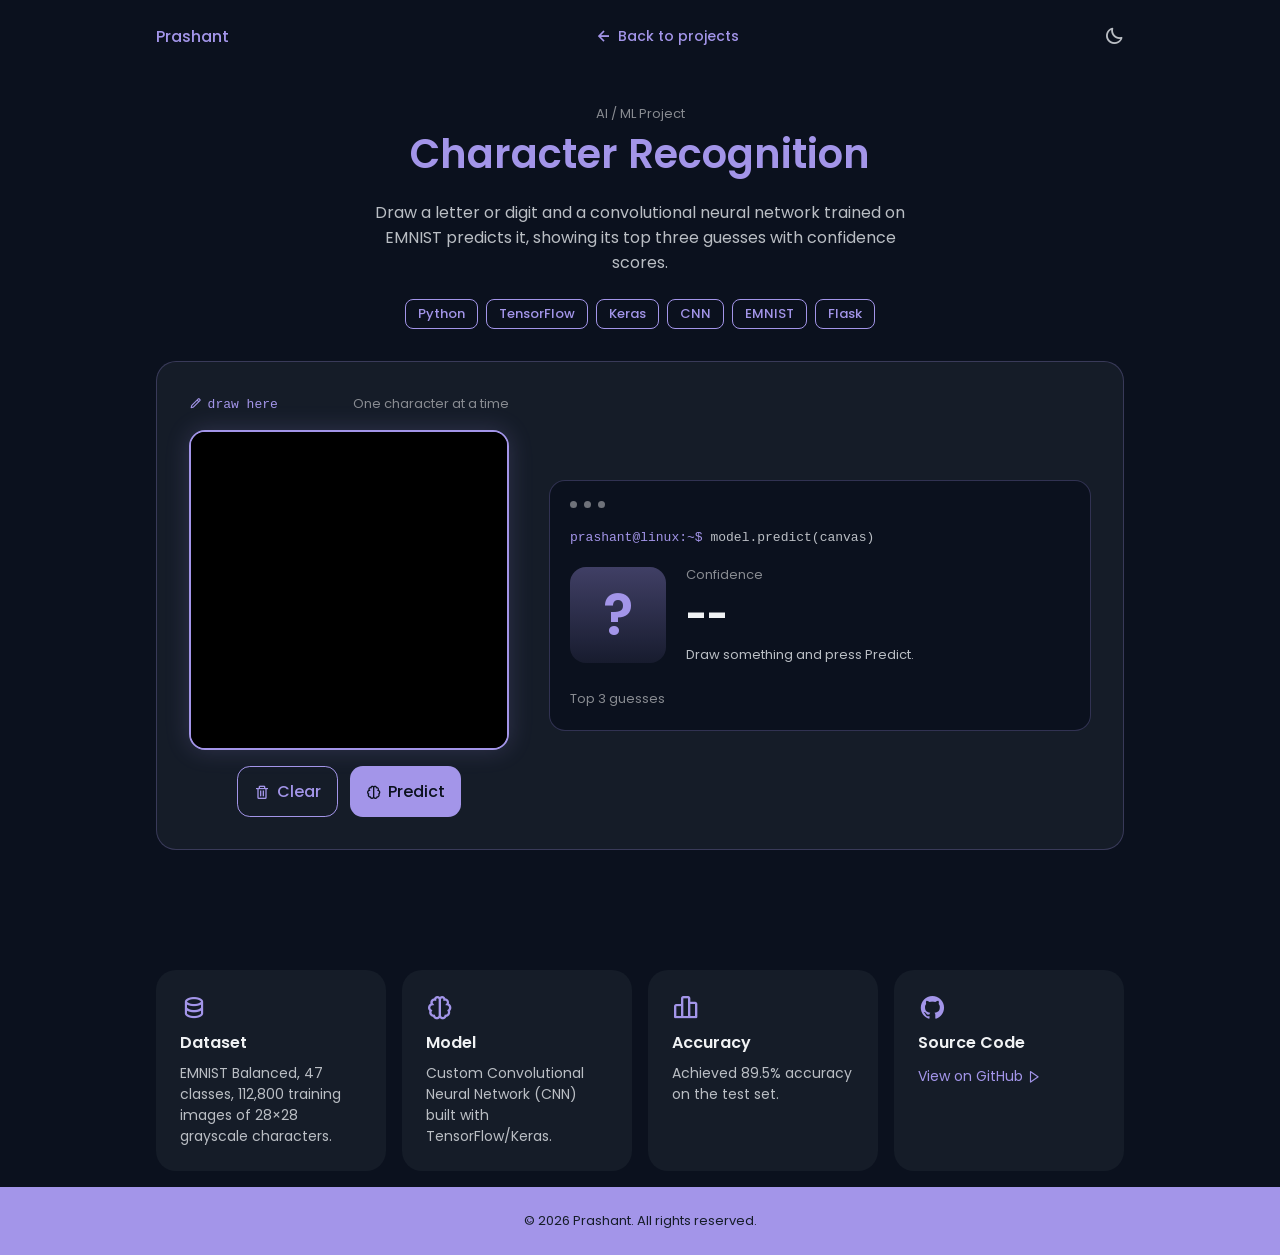
==== commit a67d2b80: "Added rag_error project + NEPSE" ====
--- a/projects/character-recognition.html
+++ b/projects/character-recognition.html
@@ -6,6 +6,17 @@
     <meta name="viewport" content="width=device-width, initial-scale=1.0">
 
     <link rel="icon" type="image/png" sizes="32x32" href="../assets/favicons/favicon-32x32.png">
+    <meta name="theme-color" content="#a789d4">
+
+    <!--=============== FAVICON ===============-->
+    <link rel="apple-touch-icon" sizes="180x180" href="../assets/favicons/apple-touch-icon.png">
+    <link rel="icon" type="image/png" sizes="32x32" href="../assets/favicons/favicon-32x32.png">
+    <link rel="icon" type="image/png" sizes="16x16" href="../assets/favicons/favicon-16x16.png">
+    <link rel="manifest" href="../assets/favicons/site.webmanifest">
+    <link rel="mask-icon" href="../assets/favicons/safari-pinned-tab.svg" color="#5bbad5">
+    <link rel="shortcut icon" href="../assets/favicons/favicon.ico">
+    <meta name="msapplication-TileColor" content="#da532c">
+    <meta name="msapplication-config" content="../assets/favicons/browserconfig.xml">
     <meta name="theme-color" content="#a789d4">
 
     <link href='https://unpkg.com/boxicons@2.1.2/css/boxicons.min.css' rel='stylesheet'>
@@ -108,37 +119,39 @@
         </section>
 
         <!--=============== INFO CARDS ===============-->
-        <section class="project-info section">
-            <div class="project__info container">
+<section class="project-info section">
+    <div class="project__info container">
 
-                <div class="project__card">
-                    <i class='bx bx-data project__card-icon'></i>
-                    <h3 class="project__card-title">Dataset</h3>
-                    <p class="project__card-text">EMNIST [split name, e.g. Balanced], [number] classes, [number] training images of 28×28 grayscale characters.</p>
-                </div>
+        <div class="project__card">
+            <i class='bx bx-data project__card-icon'></i>
+            <h3 class="project__card-title">Dataset</h3>
+            <p class="project__card-text">EMNIST Balanced, 47 classes, 112,800 training images of 28×28 grayscale characters.</p>
+        </div>
 
-                <div class="project__card">
-                    <i class='bx bx-brain project__card-icon'></i>
-                    <h3 class="project__card-title">Model</h3>
-                    <p class="project__card-text">Write which model or algorithm you used.</p>
-                </div>
+        <div class="project__card">
+            <i class='bx bx-brain project__card-icon'></i>
+            <h3 class="project__card-title">Model</h3>
+            <!-- Replace this with your actual model, e.g., Convolutional Neural Network (CNN) or XGBoost -->
+            <p class="project__card-text">Custom Convolutional Neural Network (CNN) built with TensorFlow/Keras.</p>
+        </div>
 
-                <div class="project__card">
-                    <i class='bx bx-bar-chart-alt-2 project__card-icon'></i>
-                    <h3 class="project__card-title">Accuracy</h3>
-                    <p class="project__card-text">Write your test accuracy here.</p>
-                </div>
+        <div class="project__card">
+            <i class='bx bx-bar-chart-alt-2 project__card-icon'></i>
+            <h3 class="project__card-title">Accuracy</h3>
+            <!-- Replace this with your actual test accuracy -->
+            <p class="project__card-text">Achieved 89.5% accuracy on the test set.</p>
+        </div>
 
-                <div class="project__card">
-                    <i class='bx bxl-github project__card-icon'></i>
-                    <h3 class="project__card-title">Source Code</h3>
-                    <a href="https://github.com/pratikprashant" target="_blank" class="project__card-link">
-                        View on GitHub <i class='bx bx-right-arrow'></i>
-                    </a>
-                </div>
+        <div class="project__card">
+            <i class='bx bxl-github project__card-icon'></i>
+            <h3 class="project__card-title">Source Code</h3>
+            <a href="https://github.com/pratikprashant" target="_blank" class="project__card-link">
+                View on GitHub <i class='bx bx-right-arrow'></i>
+            </a>
+        </div>
 
-            </div>
-        </section>
+    </div>
+</section>
     </main>
 
     <footer class="project__footer">
--- a/assets/css/styles.css
+++ b/assets/css/styles.css
@@ -2014,4 +2014,1427 @@
     grid-template-columns: 320px 1fr;
     gap: 2.5rem;
   }
+}
+
+/* ================= EARTHQUAKE RISK DEMO ================= */
+
+.eq-demo {
+  display: grid;
+  gap: 1.5rem;
+  align-items: start;
+}
+
+/* ---------- Input form ---------- */
+.eq-form {
+  display: flex;
+  flex-direction: column;
+  gap: 1.1rem;
+}
+
+.eq-form__top {
+  display: flex;
+  justify-content: space-between;
+  align-items: center;
+}
+
+.eq-field {
+  display: flex;
+  flex-direction: column;
+  gap: 0.35rem;
+}
+
+.eq-field__label {
+  font-size: var(--smaller-font-size);
+  font-weight: var(--font-medium);
+  color: var(--title-color);
+}
+
+.eq-field__input {
+  width: 100%;
+  padding: 0.75rem 1rem;
+  background: none;
+  color: var(--text-color);
+  border: 2px solid var(--text-color-light);
+  border-radius: 0.75rem;
+  outline: none;
+  font-size: var(--normal-font-size);
+  transition: 0.3s;
+}
+
+.eq-field__input::placeholder {
+  color: var(--text-color-light);
+}
+
+.eq-field__input:focus {
+  border-color: var(--first-color);
+  box-shadow: 0 0 16px hsla(var(--first-hue), var(--sat), var(--lig), 0.2);
+}
+
+.eq-form .hcr-buttons {
+  margin-top: 0.5rem;
+}
+
+.eq-form .hcr-buttons .button {
+  display: inline-flex;
+  align-items: center;
+  gap: 0.4rem;
+}
+
+/* ---------- Output ---------- */
+.eq-output__icon {
+  font-size: 2.5rem;
+}
+
+/* Risk colour states (set class on #eq-icon / #eq-meter-fill from JS) */
+.eq-low {
+  color: #4ade80;
+}
+
+.eq-moderate {
+  color: #facc15;
+}
+
+.eq-high {
+  color: #f87171;
+}
+
+.eq-meter {
+  display: grid;
+  grid-template-columns: 1fr 3.5rem;
+  align-items: center;
+  gap: 0.6rem;
+  margin-top: 0.6rem;
+}
+
+.eq-meter__track {
+  height: 10px;
+  border-radius: 1rem;
+  background-color: var(--container-color);
+  overflow: hidden;
+}
+
+.eq-meter__fill {
+  width: 0;
+  height: 100%;
+  border-radius: 1rem;
+  background-color: var(--first-color);
+  transition: width 0.6s ease, background-color 0.4s;
+}
+
+.eq-meter__fill.eq-low {
+  background-color: #4ade80;
+}
+
+.eq-meter__fill.eq-moderate {
+  background-color: #facc15;
+}
+
+.eq-meter__fill.eq-high {
+  background-color: #f87171;
+}
+
+.eq-meter__pct {
+  text-align: right;
+  font-size: var(--small-font-size);
+  color: var(--text-color);
+  font-variant-numeric: tabular-nums;
+}
+
+.eq-meter__scale {
+  display: flex;
+  justify-content: space-between;
+  margin-top: 0.35rem;
+  padding-right: 4.1rem;
+  font-size: var(--tiny-font-size);
+  color: var(--text-color-light);
+}
+
+/* ---------- Place search ---------- */
+.eq-search {
+  display: flex;
+  gap: 0.5rem;
+}
+
+.eq-search .eq-field__input {
+  flex: 1;
+  min-width: 0;
+}
+
+.eq-search__btn {
+  width: 46px;
+  flex-shrink: 0;
+  border-radius: 0.75rem;
+  background-color: var(--first-color);
+  color: var(--body-color);
+  font-size: 1.2rem;
+  display: flex;
+  align-items: center;
+  justify-content: center;
+  transition: 0.3s;
+}
+
+.eq-search__btn:hover {
+  background-color: var(--first-color-alt);
+}
+
+.eq-search__btn:disabled {
+  opacity: 0.5;
+  cursor: not-allowed;
+}
+
+.eq-coords {
+  display: grid;
+  grid-template-columns: 1fr 1fr;
+  gap: 0.75rem;
+}
+
+.eq-coords .eq-field__input {
+  cursor: default;
+  font-family: "Courier New", monospace;
+  font-size: var(--small-font-size);
+}
+
+#eq-msg.is-error {
+  color: #f87171;
+}
+
+/* ---------- Map ---------- */
+.eq-map-wrap {
+  display: flex;
+  flex-direction: column;
+  gap: 0.75rem;
+}
+
+.eq-map {
+  width: 100%;
+  height: 340px;
+  border: 2px solid var(--first-color);
+  border-radius: 1rem;
+  overflow: hidden;
+  isolation: isolate; /* keeps Leaflet's z-indexes below the fixed header/nav */
+  background-color: var(--body-color);
+  box-shadow: 0 0 24px hsla(var(--first-hue), var(--sat), var(--lig), 0.2);
+}
+
+.eq-map .leaflet-popup-content-wrapper,
+.eq-map .leaflet-popup-tip {
+  background-color: var(--container-color);
+  color: var(--text-color);
+}
+
+.eq-output {
+  grid-column: 1 / -1;
+}
+
+/* ---------- Desktop: two columns ---------- */
+@media screen and (min-width: 768px) {
+  .eq-demo {
+    grid-template-columns: 320px 1fr;
+    gap: 2.5rem;
+  }
+
+  .eq-map {
+    height: 100%;
+    min-height: 380px;
+  }
+
+  .eq-map-wrap {
+    height: 100%;
+  }
+}
+
+/* ================= RAG ASSISTANT DEMO ================= */
+
+.rag-demo {
+  display: grid;
+  gap: 1.5rem;
+  align-items: stretch;
+}
+
+/* ---------- Chat ---------- */
+.rag-chat {
+  display: flex;
+  flex-direction: column;
+  gap: 0.75rem;
+  min-width: 0;
+}
+
+.rag-chat__top {
+  display: flex;
+  justify-content: space-between;
+  align-items: center;
+}
+
+.rag-chat__clear {
+  display: inline-flex;
+  align-items: center;
+  gap: 0.25rem;
+  background: none;
+  color: var(--text-color-light);
+  font-size: var(--smaller-font-size);
+  transition: 0.3s;
+}
+
+.rag-chat__clear:hover {
+  color: var(--first-color);
+}
+
+.rag-chat__messages {
+  height: 380px;
+  overflow-y: auto;
+  padding: 1rem;
+  display: flex;
+  flex-direction: column;
+  gap: 0.75rem;
+  background-color: var(--body-color);
+  border: 1px solid hsla(var(--first-hue), var(--sat), var(--lig), 0.25);
+  border-radius: 1rem;
+  scroll-behavior: smooth;
+}
+
+.rag-chat__messages::-webkit-scrollbar {
+  width: 0.3rem;
+}
+
+.rag-chat .chatbot__suggestions {
+  padding: 0;
+}
+
+.rag-chat__input {
+  display: flex;
+  gap: 0.5rem;
+}
+
+.rag-chat__input input {
+  flex: 1;
+  min-width: 0;
+  padding: 0.75rem 1rem;
+  background: none;
+  color: var(--text-color);
+  border: 2px solid var(--text-color-light);
+  border-radius: 0.75rem;
+  outline: none;
+  font-size: var(--normal-font-size);
+  transition: 0.3s;
+}
+
+.rag-chat__input input::placeholder {
+  color: var(--text-color-light);
+}
+
+.rag-chat__input input:focus {
+  border-color: var(--first-color);
+  box-shadow: 0 0 16px hsla(var(--first-hue), var(--sat), var(--lig), 0.2);
+}
+
+.rag-chat__input button {
+  width: 48px;
+  flex-shrink: 0;
+  border-radius: 0.75rem;
+  background-color: var(--first-color);
+  color: var(--body-color);
+  font-size: 1.2rem;
+  display: flex;
+  align-items: center;
+  justify-content: center;
+  transition: 0.3s;
+}
+
+.rag-chat__input button:hover {
+  background-color: var(--first-color-alt);
+}
+
+.rag-chat__input button:disabled {
+  opacity: 0.5;
+  cursor: not-allowed;
+}
+
+.bot-message.is-error {
+  color: #f87171;
+}
+
+/* ---------- Retrieval panel ---------- */
+.rag-output {
+  min-width: 0;
+}
+
+.rag-steps {
+  display: flex;
+  flex-wrap: wrap;
+  gap: 0.5rem;
+}
+
+.rag-step {
+  display: inline-flex;
+  align-items: center;
+  gap: 0.3rem;
+  padding: 0.3rem 0.7rem;
+  border: 1px solid var(--text-color-light);
+  border-radius: 0.5rem;
+  color: var(--text-color-light);
+  font-family: "Courier New", monospace;
+  font-size: var(--smaller-font-size);
+  transition: 0.3s;
+}
+
+.rag-step.is-active {
+  color: var(--first-color);
+  border-color: var(--first-color);
+  box-shadow: 0 0 12px hsla(var(--first-hue), var(--sat), var(--lig), 0.35);
+}
+
+.rag-step.is-done {
+  color: #4ade80;
+  border-color: #4ade80;
+}
+
+.rag-sources {
+  display: flex;
+  flex-direction: column;
+  gap: 0.6rem;
+  margin-top: 0.6rem;
+  max-height: 300px;
+  overflow-y: auto;
+}
+
+.rag-source {
+  padding: 0.7rem 0.85rem;
+  background-color: var(--container-color);
+  border-left: 3px solid var(--first-color);
+  border-radius: 0.5rem;
+  animation: chatbot-msg 0.3s ease;
+}
+
+.rag-source__head {
+  display: flex;
+  justify-content: space-between;
+  gap: 0.5rem;
+  margin-bottom: 0.25rem;
+  font-size: var(--smaller-font-size);
+}
+
+.rag-source__title {
+  color: var(--title-color);
+  font-weight: var(--font-medium);
+  overflow-wrap: anywhere;
+}
+
+.rag-source__score {
+  flex-shrink: 0;
+  color: var(--first-color);
+  font-family: "Courier New", monospace;
+}
+
+.rag-source__text {
+  font-size: var(--smaller-font-size);
+  color: var(--text-color);
+  line-height: 1.5;
+  overflow-wrap: anywhere;
+}
+
+/* ---------- Desktop: two columns ---------- */
+@media screen and (min-width: 768px) {
+  .rag-demo {
+    grid-template-columns: 1.15fr 1fr;
+    gap: 2rem;
+  }
+
+  .rag-chat__messages {
+    height: 420px;
+  }
+}
+
+/*=============== EDUCATION ===============
+   Append this to the bottom of assets/css/styles.css
+   (put it ABOVE the "BREAKPOINTS" section if you want it grouped with the other sections) */
+
+.education__container {
+  padding-top: 1rem;
+}
+
+.education__timeline {
+  position: relative;
+  max-width: 640px;
+  margin: 0 auto;
+  display: grid;
+  row-gap: 1.5rem;
+}
+
+/* Vertical line */
+.education__timeline::before {
+  content: "";
+  position: absolute;
+  top: 1.25rem;
+  bottom: 1.25rem;
+  left: 1.25rem;
+  width: 2px;
+  transform: translateX(-50%);
+  background: linear-gradient(180deg,
+      var(--first-color),
+      hsla(var(--first-hue), var(--sat), var(--lig), 0.1));
+  border-radius: 1rem;
+}
+
+.education__item {
+  position: relative;
+  padding-left: 3.5rem;
+}
+
+/* Dot with icon */
+.education__dot {
+  position: absolute;
+  top: 0;
+  left: 0;
+  width: 2.5rem;
+  height: 2.5rem;
+  display: grid;
+  place-items: center;
+  font-size: 1.25rem;
+  color: var(--first-color);
+  background-color: var(--body-color);
+  border: 2px solid var(--first-color);
+  border-radius: 50%;
+  box-shadow: 0 0 16px hsla(var(--first-hue), var(--sat), var(--lig), 0.35);
+  z-index: 1;
+  transition: 0.4s;
+}
+
+.education__item:hover .education__dot {
+  background-color: var(--first-color);
+  color: var(--body-color);
+}
+
+/* Card */
+.education__card {
+  background-color: var(--container-color);
+  padding: 1.25rem 1.5rem;
+  border-radius: 1.25rem;
+  display: flex;
+  flex-direction: column;
+  align-items: flex-start;
+  row-gap: 0.4rem;
+  transition: 0.4s;
+}
+
+.education__item:hover .education__card {
+  transform: translateY(-4px);
+}
+
+.education__year {
+  font-family: "Courier New", monospace;
+  font-size: var(--smaller-font-size);
+  color: var(--first-color);
+}
+
+.education__degree {
+  font-size: var(--normal-font-size);
+  font-weight: var(--font-medium);
+  line-height: 1.4;
+}
+
+.education__school {
+  display: inline-flex;
+  align-items: flex-start;
+  column-gap: 0.3rem;
+  font-size: var(--small-font-size);
+  color: var(--text-color);
+}
+
+.education__school i {
+  font-size: 1rem;
+  color: var(--first-color);
+  margin-top: 1px;
+}
+
+.education__desc {
+  font-size: var(--small-font-size);
+  color: var(--text-color-light);
+}
+
+.education__badge {
+  margin-top: 0.4rem;
+  padding: 0.25rem 0.75rem;
+  border: 1px solid var(--first-color);
+  border-radius: 0.5rem;
+  color: var(--first-color);
+  font-size: var(--smaller-font-size);
+  font-weight: var(--font-medium);
+}
+
+.light-theme .education__card {
+  box-shadow: 0 2px 16px hsla(var(--second-hue), 48%, 8%, 0.1);
+}
+
+.light-theme .education__dot {
+  box-shadow: 0 2px 12px hsla(var(--second-hue), 48%, 8%, 0.15);
+}
+
+/* Small devices */
+@media screen and (max-width: 320px) {
+  .education__item {
+    padding-left: 3rem;
+  }
+
+  .education__card {
+    padding: 1rem;
+  }
+}
+
+/* Large devices */
+@media screen and (min-width: 992px) {
+  .education__timeline {
+    row-gap: 2rem;
+  }
+
+  .education__card {
+    padding: 1.5rem 2rem;
+  }
+
+  .education__degree {
+    font-size: var(--h3-font-size);
+  }
+}
+
+.education__container {
+  padding-top: 1rem;
+}
+
+.education__timeline {
+  --edu-p: 1; /* scroll progress 0 to 1 (set by education.js) */
+  position: relative;
+  max-width: 640px;
+  margin: 0 auto;
+  display: grid;
+  row-gap: 1.5rem;
+}
+
+/* Vertical line: faint track + glowing fill that grows as you scroll */
+.education__timeline::before,
+.education__timeline::after {
+  content: "";
+  position: absolute;
+  top: 1.25rem;
+  left: 1.25rem;
+  width: 2px;
+  transform: translateX(-50%);
+  border-radius: 1rem;
+}
+
+.education__timeline::before {
+  bottom: 1.25rem;
+  background-color: hsla(var(--first-hue), var(--sat), var(--lig), 0.15);
+}
+
+.education__timeline::after {
+  height: calc((100% - 2.5rem) * var(--edu-p));
+  background: linear-gradient(180deg,
+      var(--first-color),
+      hsla(var(--first-hue), var(--sat), var(--lig), 0.6));
+  box-shadow: 0 0 10px hsla(var(--first-hue), var(--sat), var(--lig), 0.5);
+}
+
+.education__item {
+  position: relative;
+  padding-left: 3.5rem;
+}
+
+/* Dot with icon */
+.education__dot {
+  position: absolute;
+  top: 0;
+  left: 0;
+  width: 2.5rem;
+  height: 2.5rem;
+  display: grid;
+  place-items: center;
+  font-size: 1.25rem;
+  color: var(--first-color);
+  background-color: var(--body-color);
+  border: 2px solid var(--first-color);
+  border-radius: 50%;
+  box-shadow: 0 0 16px hsla(var(--first-hue), var(--sat), var(--lig), 0.35);
+  z-index: 1;
+  transition: background-color 0.4s, color 0.4s;
+}
+
+.education__item:hover .education__dot {
+  background-color: var(--first-color);
+  color: var(--body-color);
+}
+
+/* Card */
+.education__card {
+  background-color: var(--container-color);
+  padding: 1.25rem 1.5rem;
+  border-radius: 1.25rem;
+  display: flex;
+  flex-direction: column;
+  align-items: flex-start;
+  row-gap: 0.4rem;
+  transition: transform 0.4s, box-shadow 0.4s;
+}
+
+.education__item:hover .education__card {
+  transform: translateY(-4px);
+  box-shadow: 0 8px 28px hsla(var(--first-hue), var(--sat), var(--lig), 0.15);
+}
+
+.education__year {
+  font-family: "Courier New", monospace;
+  font-size: var(--smaller-font-size);
+  color: var(--first-color);
+}
+
+.education__degree {
+  font-size: var(--normal-font-size);
+  font-weight: var(--font-medium);
+  line-height: 1.4;
+}
+
+.education__school {
+  display: inline-flex;
+  align-items: flex-start;
+  column-gap: 0.3rem;
+  font-size: var(--small-font-size);
+  color: var(--text-color);
+}
+
+.education__school i {
+  font-size: 1rem;
+  color: var(--first-color);
+  margin-top: 1px;
+}
+
+.education__desc {
+  font-size: var(--small-font-size);
+  color: var(--text-color-light);
+}
+
+.education__badge {
+  margin-top: 0.4rem;
+  padding: 0.25rem 0.75rem;
+  border: 1px solid var(--first-color);
+  border-radius: 0.5rem;
+  color: var(--first-color);
+  font-size: var(--smaller-font-size);
+  font-weight: var(--font-medium);
+}
+
+.light-theme .education__card {
+  box-shadow: 0 2px 16px hsla(var(--second-hue), 48%, 8%, 0.1);
+}
+
+.light-theme .education__dot {
+  box-shadow: 0 2px 12px hsla(var(--second-hue), 48%, 8%, 0.15);
+}
+
+@media (prefers-reduced-motion: no-preference) {
+
+  /* Start state (before the item scrolls into view) */
+  .education-js .education__item:not(.is-visible) .education__card {
+    opacity: 0;
+    transform: translateY(40px);
+  }
+
+  .education-js .education__item:not(.is-visible) .education__dot {
+    opacity: 0;
+    transform: scale(0.3);
+  }
+
+  /* Reveal transitions */
+  .education-js .education__item .education__card {
+    transition: opacity 0.8s ease, transform 0.8s cubic-bezier(0.2, 0.8, 0.2, 1),
+      box-shadow 0.4s;
+  }
+
+  .education-js .education__item .education__dot {
+    transition: opacity 0.5s ease, transform 0.6s cubic-bezier(0.34, 1.56, 0.64, 1),
+      background-color 0.4s, color 0.4s;
+  }
+
+  /* Dot pops in slightly before its card */
+  .education-js .education__item.is-visible .education__card {
+    transition-delay: 0.15s, 0.15s, 0s;
+  }
+
+  /* One soft pulse when the dot appears */
+  .education__item.is-visible .education__dot {
+    animation: education-pulse 1.2s ease-out 0.2s 1;
+  }
+
+  /* Inner text cascades in */
+  .education-js .education__item:not(.is-visible) .education__card > * {
+    opacity: 0;
+    transform: translateY(10px);
+  }
+
+  .education-js .education__card > * {
+    transition: opacity 0.6s ease, transform 0.6s ease;
+  }
+
+  .education-js .education__item.is-visible .education__card > :nth-child(1) { transition-delay: 0.35s; }
+  .education-js .education__item.is-visible .education__card > :nth-child(2) { transition-delay: 0.45s; }
+  .education-js .education__item.is-visible .education__card > :nth-child(3) { transition-delay: 0.55s; }
+  .education-js .education__item.is-visible .education__card > :nth-child(4) { transition-delay: 0.65s; }
+  .education-js .education__item.is-visible .education__card > :nth-child(5) { transition-delay: 0.75s; }
+
+  @keyframes education-pulse {
+    0% { box-shadow: 0 0 0 0 hsla(var(--first-hue), var(--sat), var(--lig), 0.6); }
+    100% { box-shadow: 0 0 0 18px hsla(var(--first-hue), var(--sat), var(--lig), 0); }
+  }
+}
+
+/* Small devices */
+@media screen and (max-width: 320px) {
+  .education__item {
+    padding-left: 3rem;
+  }
+
+  .education__card {
+    padding: 1rem;
+  }
+}
+
+@media screen and (min-width: 768px) {
+  .education__timeline {
+    max-width: 920px;
+    row-gap: 2rem;
+  }
+
+  /* Line moves to the centre */
+  .education__timeline::before,
+  .education__timeline::after {
+    left: 50%;
+  }
+
+  .education__item {
+    width: 50%;
+    padding-left: 0;
+    padding-right: 3rem;
+  }
+
+  /* RIGHT side: even items */
+  .education__item:nth-child(even) {
+    margin-left: 50%;
+    padding-left: 3rem;
+    padding-right: 0;
+  }
+
+  /* Dots sit on the centre line */
+  .education__dot {
+    left: auto;
+    right: -1.25rem;
+  }
+
+  .education__item:nth-child(even) .education__dot {
+    right: auto;
+    left: -1.25rem;
+  }
+
+  /* Short connector from dot to card */
+  .education__item::after {
+    content: "";
+    position: absolute;
+    top: calc(1.25rem - 1px);
+    right: 1.25rem;
+    width: 1.75rem;
+    height: 2px;
+    background-color: hsla(var(--first-hue), var(--sat), var(--lig), 0.5);
+  }
+
+  .education__item:nth-child(even)::after {
+    right: auto;
+    left: 1.25rem;
+  }
+
+  /* Left cards read right-aligned, towards the line */
+  .education__item:nth-child(odd) .education__card {
+    align-items: flex-end;
+    text-align: right;
+  }
+
+  @media (prefers-reduced-motion: no-preference) {
+    /* Slide in from the outside: left cards from the left, right cards from the right */
+    .education-js .education__item:nth-child(odd):not(.is-visible) .education__card {
+      transform: translateX(-70px);
+    }
+
+    .education-js .education__item:nth-child(even):not(.is-visible) .education__card {
+      transform: translateX(70px);
+    }
+  }
+}
+
+/* Large devices */
+@media screen and (min-width: 992px) {
+  .education__timeline {
+    row-gap: 2.5rem;
+  }
+
+  .education__card {
+    padding: 1.5rem 2rem;
+  }
+
+  .education__degree {
+    font-size: var(--h3-font-size);
+  }
+}
+
+/* ================= PHISHING DETECTION DEMO =================
+   Append this to the bottom of assets/css/styles.css
+   (reuses .hcr-* and .chatbot__suggestions classes) */
+
+/* NOTE: styles.css already has old modal rules (.phishing-demo, .phishing-input, #phishing-result).
+   They use different class names, so there is no clash. Delete them if you remove the old modal. */
+
+.ph-demo {
+  display: grid;
+  gap: 1.5rem;
+  align-items: start;
+}
+
+/* ---------- Input ---------- */
+.ph-form {
+  display: flex;
+  flex-direction: column;
+  gap: 1.1rem;
+  min-width: 0;
+}
+
+.ph-form__top {
+  display: flex;
+  justify-content: space-between;
+  align-items: center;
+}
+
+.ph-form__input {
+  width: 100%;
+  padding: 0.85rem 1rem;
+  background: none;
+  color: var(--text-color);
+  border: 2px solid var(--text-color-light);
+  border-radius: 0.75rem;
+  outline: none;
+  font-family: "Courier New", monospace;
+  font-size: var(--small-font-size);
+  transition: 0.3s;
+}
+
+.ph-form__input::placeholder {
+  color: var(--text-color-light);
+}
+
+.ph-form__input:focus {
+  border-color: var(--first-color);
+  box-shadow: 0 0 16px hsla(var(--first-hue), var(--sat), var(--lig), 0.2);
+}
+
+.ph-form .hcr-buttons .button {
+  display: inline-flex;
+  align-items: center;
+  gap: 0.4rem;
+}
+
+.ph-form .hcr-buttons .button:disabled {
+  opacity: 0.5;
+  cursor: not-allowed;
+}
+
+.ph-examples {
+  display: flex;
+  flex-direction: column;
+  gap: 0.5rem;
+}
+
+.ph-examples__list {
+  padding: 0;
+}
+
+/* ---------- Output ---------- */
+.ph-output {
+  min-width: 0;
+}
+
+.ph-output__icon {
+  font-size: 2.5rem;
+}
+
+.ph-ok {
+  color: #4ade80;
+}
+
+.ph-warn {
+  color: #facc15;
+}
+
+.ph-bad {
+  color: #f87171;
+}
+
+.ph-meter {
+  display: grid;
+  grid-template-columns: 1fr 3.5rem;
+  align-items: center;
+  gap: 0.6rem;
+  margin-top: 0.6rem;
+}
+
+.ph-meter__track {
+  height: 10px;
+  border-radius: 1rem;
+  background-color: var(--container-color);
+  overflow: hidden;
+}
+
+.ph-meter__fill {
+  width: 0;
+  height: 100%;
+  border-radius: 1rem;
+  background-color: var(--first-color);
+  transition: width 0.6s ease, background-color 0.4s;
+}
+
+.ph-meter__fill.ph-ok {
+  background-color: #4ade80;
+}
+
+.ph-meter__fill.ph-warn {
+  background-color: #facc15;
+}
+
+.ph-meter__fill.ph-bad {
+  background-color: #f87171;
+}
+
+.ph-meter__pct {
+  text-align: right;
+  font-size: var(--small-font-size);
+  color: var(--text-color);
+  font-variant-numeric: tabular-nums;
+}
+
+/* ---------- Check lists ---------- */
+.ph-checks {
+  display: flex;
+  flex-direction: column;
+  gap: 0.5rem;
+  margin-top: 0.6rem;
+}
+
+.ph-check {
+  display: grid;
+  grid-template-columns: 1.25rem 1fr;
+  gap: 0.5rem;
+  align-items: start;
+  font-size: var(--small-font-size);
+  animation: chatbot-msg 0.3s ease;
+}
+
+.ph-check i {
+  font-size: 1.1rem;
+  margin-top: 1px;
+}
+
+.ph-check__label {
+  color: var(--title-color);
+  font-weight: var(--font-medium);
+}
+
+.ph-check__detail {
+  display: block;
+  font-size: var(--smaller-font-size);
+  color: var(--text-color);
+  overflow-wrap: anywhere;
+}
+
+.ph-checks__empty {
+  font-size: var(--smaller-font-size);
+  color: var(--text-color-light);
+}
+
+/* ---------- Desktop: two columns ---------- */
+@media screen and (min-width: 768px) {
+  .ph-demo {
+    grid-template-columns: 320px 1fr;
+    gap: 2.5rem;
+  }
+}
+
+/* ===== Earthquake: extra styles ===== */
+.eq-alerts { grid-column: 1 / -1; }
+
+.eq-output .hcr-bar { grid-template-columns: 10rem 1fr 3.5rem; }
+.eq-output .hcr-bar__char { text-align: left; font-weight: var(--font-medium); }
+.hcr-bar__fill.is-up { background-color: #f87171; }
+.hcr-bar__fill.is-down { background-color: #4ade80; }
+
+.eq-stats {
+  display: grid;
+  grid-template-columns: repeat(3, 1fr);
+  gap: 0.75rem;
+}
+.eq-stat {
+  background-color: var(--container-color);
+  border-radius: 0.75rem;
+  padding: 0.75rem;
+  text-align: center;
+  display: flex;
+  flex-direction: column;
+  gap: 0.25rem;
+}
+.eq-stat strong { font-size: var(--h3-font-size); color: var(--title-color); }
+.eq-stat span { font-size: var(--tiny-font-size); color: var(--text-color-light); }
+
+.eq-pin {
+  width: 40px; height: 40px;
+  border-radius: 50%;
+  display: grid; place-items: center;
+  font-weight: 600; font-size: 0.8rem;
+  color: #111;
+  border: 2px solid #fff;
+  box-shadow: 0 2px 10px rgba(0,0,0,.5);
+}
+.eq-pin--low { background: #4ade80; }
+.eq-pin--moderate { background: #facc15; }
+.eq-pin--high { background: #f87171; }
+
+.eq-alerts__top { display: flex; justify-content: space-between; align-items: center; }
+.eq-live-dot {
+  width: 8px; height: 8px; border-radius: 50%;
+  background: #f87171;
+  box-shadow: 0 0 8px #f87171;
+  animation: chatbot-pulse 1.6s ease-out infinite;
+}
+.eq-banner {
+  padding: 0.7rem 1rem;
+  border-radius: 0.75rem;
+  font-size: var(--small-font-size);
+}
+.eq-banner.is-alert { background: hsla(0, 90%, 65%, 0.15); color: #f87171; border: 1px solid #f87171; }
+.eq-banner.is-calm { background: hsla(140, 70%, 60%, 0.12); color: #4ade80; border: 1px solid #4ade80; }
+
+.eq-alerts__list {
+  display: flex; flex-direction: column; gap: 0.5rem;
+  max-height: 280px; overflow-y: auto;
+}
+.eq-alert {
+  width: 100%;
+  display: flex; align-items: center; gap: 0.75rem;
+  padding: 0.6rem 0.75rem;
+  text-align: left;
+  background-color: var(--container-color);
+  color: var(--text-color);
+  border-radius: 0.6rem;
+  transition: 0.3s;
+}
+.eq-alert:hover { background-color: hsla(var(--first-hue), var(--sat), var(--lig), 0.2); }
+.eq-alert__mag {
+  flex-shrink: 0;
+  width: 2.6rem; height: 2.6rem;
+  display: grid; place-items: center;
+  border-radius: 0.6rem;
+  font-weight: 600;
+  background: var(--body-color);
+}
+.eq-alert__place { display: block; font-size: var(--small-font-size); color: var(--title-color); }
+.eq-alert__meta { display: block; font-size: var(--smaller-font-size); color: var(--text-color-light); }
+
+@media screen and (max-width: 576px) {
+  .eq-stats { grid-template-columns: 1fr; }
+  .eq-output .hcr-bar { grid-template-columns: 7rem 1fr 3rem; }
+}
+
+@media screen and (min-width: 768px) {
+  .eq-demo { align-items: stretch; }
+}
+.eq-map-wrap { min-width: 0; }
+
+
+
+/* ---------- Phishing: clearer output ---------- */
+.ph-info {
+  color: var(--text-color-light);
+}
+
+.ph-scale {
+  display: grid;
+  grid-template-columns: 40fr 30fr 30fr;
+  margin-top: 0.35rem;
+  padding-right: 4.1rem;
+  font-size: var(--tiny-font-size);
+  color: var(--text-color-light);
+}
+
+.ph-help {
+  padding: 1rem;
+  background-color: var(--body-color);
+  border: 1px solid hsla(var(--first-hue), var(--sat), var(--lig), 0.2);
+  border-radius: 0.75rem;
+}
+
+.ph-help ul {
+  display: flex;
+  flex-direction: column;
+  gap: 0.75rem;
+  margin-top: 0.6rem;
+}
+
+.ph-help li {
+  display: grid;
+  grid-template-columns: 1.25rem 1fr;
+  gap: 0.5rem;
+  font-size: var(--smaller-font-size);
+  line-height: 1.5;
+}
+
+.ph-help i {
+  font-size: 1.1rem;
+  color: var(--first-color);
+}
+
+.ph-help b {
+  color: var(--title-color);
+  font-weight: var(--font-medium);
+}
+
+
+/* ================= WORK IN PROGRESS PAGE ================= */
+.wip-badge {
+  display: inline-flex;
+  align-items: center;
+  gap: 0.35rem;
+  margin-bottom: 1rem;
+  padding: 0.3rem 0.85rem;
+  color: #facc15;
+  border: 1px solid #facc15;
+  border-radius: 2rem;
+  background-color: rgba(250, 204, 21, 0.1);
+  font-size: var(--smaller-font-size);
+  font-weight: var(--font-medium);
+}
+
+.wip-badge i {
+  font-size: 1rem;
+  animation: wip-spin 3s linear infinite;
+}
+
+@keyframes wip-spin {
+  to { transform: rotate(360deg); }
+}
+
+.wip {
+  display: grid;
+  gap: 1.5rem;
+  align-items: start;
+}
+
+.wip-main {
+  display: flex;
+  flex-direction: column;
+  gap: 1.5rem;
+  min-width: 0;
+}
+
+/* ---------- Overall progress ---------- */
+.wip-progress {
+  display: flex;
+  flex-direction: column;
+  gap: 0.5rem;
+}
+
+.wip-progress__top {
+  display: flex;
+  justify-content: space-between;
+  align-items: center;
+}
+
+.wip-progress__pct {
+  color: var(--title-color);
+  font-size: var(--h3-font-size);
+}
+
+.wip-progress__track {
+  height: 12px;
+  border-radius: 1rem;
+  background-color: var(--body-color);
+  overflow: hidden;
+}
+
+.wip-progress__fill {
+  height: 100%;
+  border-radius: 1rem;
+  background: linear-gradient(90deg,
+      var(--first-color),
+      hsl(var(--first-hue), 70%, 82%));
+  box-shadow: 0 0 12px hsla(var(--first-hue), var(--sat), var(--lig), 0.5);
+}
+
+/* ---------- Roadmap ---------- */
+.wip-steps {
+  position: relative;
+  display: flex;
+  flex-direction: column;
+  gap: 1rem;
+}
+
+/* vertical line behind the icons */
+.wip-steps::before {
+  content: "";
+  position: absolute;
+  top: 1rem;
+  bottom: 1rem;
+  left: 1.1rem;
+  width: 2px;
+  background-color: hsla(var(--first-hue), var(--sat), var(--lig), 0.2);
+}
+
+.wip-step {
+  position: relative;
+  display: grid;
+  grid-template-columns: 2.2rem 1fr auto;
+  align-items: start;
+  gap: 0.9rem;
+}
+
+.wip-step__icon {
+  position: relative;
+  z-index: 1;
+  width: 2.2rem;
+  height: 2.2rem;
+  display: grid;
+  place-items: center;
+  font-size: 1.1rem;
+  color: var(--text-color-light);
+  background-color: var(--container-color);
+  border: 2px solid var(--text-color-light);
+  border-radius: 50%;
+}
+
+.wip-step__title {
+  font-size: var(--normal-font-size);
+  font-weight: var(--font-medium);
+}
+
+.wip-step__text {
+  margin-top: 0.15rem;
+  font-size: var(--small-font-size);
+  color: var(--text-color-light);
+}
+
+.wip-step__status {
+  padding: 0.2rem 0.6rem;
+  border: 1px solid var(--text-color-light);
+  border-radius: 0.5rem;
+  color: var(--text-color-light);
+  font-size: var(--tiny-font-size);
+  font-weight: var(--font-medium);
+  white-space: nowrap;
+}
+
+/* done */
+.wip-step.is-done .wip-step__icon {
+  color: var(--body-color);
+  background-color: #4ade80;
+  border-color: #4ade80;
+}
+
+.wip-step.is-done .wip-step__status {
+  color: #4ade80;
+  border-color: #4ade80;
+}
+
+/* in progress */
+.wip-step.is-active .wip-step__icon {
+  color: var(--first-color);
+  border-color: var(--first-color);
+  box-shadow: 0 0 14px hsla(var(--first-hue), var(--sat), var(--lig), 0.5);
+  animation: wip-pulse 2s ease-in-out infinite;
+}
+
+.wip-step.is-active .wip-step__status {
+  color: var(--first-color);
+  border-color: var(--first-color);
+}
+
+@keyframes wip-pulse {
+  0%, 100% { box-shadow: 0 0 6px hsla(var(--first-hue), var(--sat), var(--lig), 0.3); }
+  50% { box-shadow: 0 0 18px hsla(var(--first-hue), var(--sat), var(--lig), 0.7); }
+}
+
+/* ---------- Locked demo preview ---------- */
+.wip-preview {
+  min-width: 0;
+}
+
+.wip-preview__icon {
+  font-size: 2.5rem;
+  color: var(--text-color-light);
+}
+
+.wip-fake {
+  display: flex;
+  gap: 0.5rem;
+}
+
+.wip-fake input {
+  flex: 1;
+  min-width: 0;
+  padding: 0.75rem 1rem;
+  background: none;
+  color: var(--text-color);
+  border: 2px dashed var(--text-color-light);
+  border-radius: 0.75rem;
+  font-size: var(--small-font-size);
+}
+
+.wip-fake input::placeholder {
+  color: var(--text-color-light);
+}
+
+.wip-fake input:disabled,
+.wip-fake .button:disabled {
+  opacity: 0.5;
+  cursor: not-allowed;
+}
+
+.wip-plan {
+  display: flex;
+  flex-direction: column;
+  gap: 0.6rem;
+  margin-top: 0.6rem;
+}
+
+.wip-plan li {
+  display: grid;
+  grid-template-columns: 1.25rem 1fr;
+  gap: 0.5rem;
+  font-size: var(--small-font-size);
+}
+
+.wip-plan i {
+  font-size: 1.1rem;
+  color: var(--first-color);
+}
+
+.light-theme .wip-badge {
+  color: #a16207;
+  border-color: #a16207;
+}
+
+@media screen and (max-width: 480px) {
+  .wip-step {
+    grid-template-columns: 2.2rem 1fr;
+  }
+
+  .wip-step__status {
+    grid-column: 2;
+    justify-self: start;
+  }
+}
+
+@media screen and (min-width: 768px) {
+  .wip {
+    grid-template-columns: 1.1fr 1fr;
+    gap: 2.5rem;
+  }
 }
